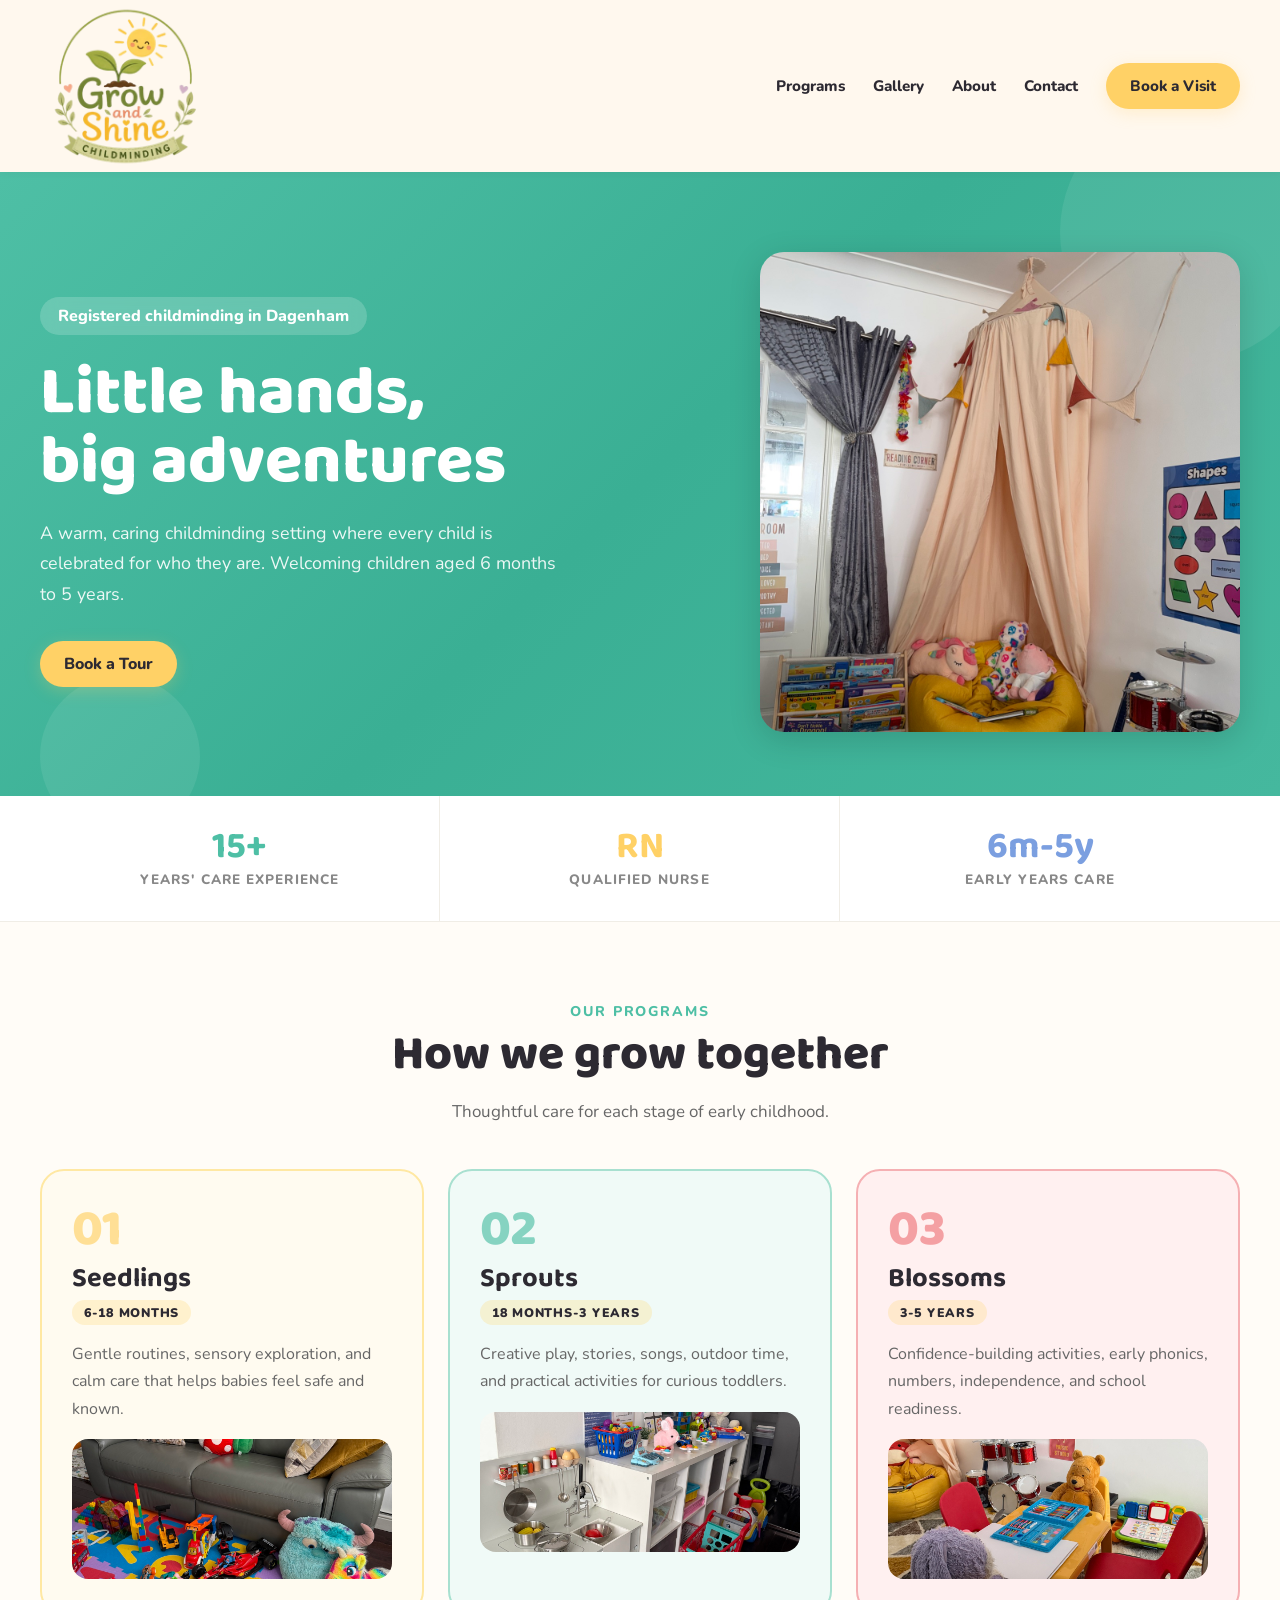
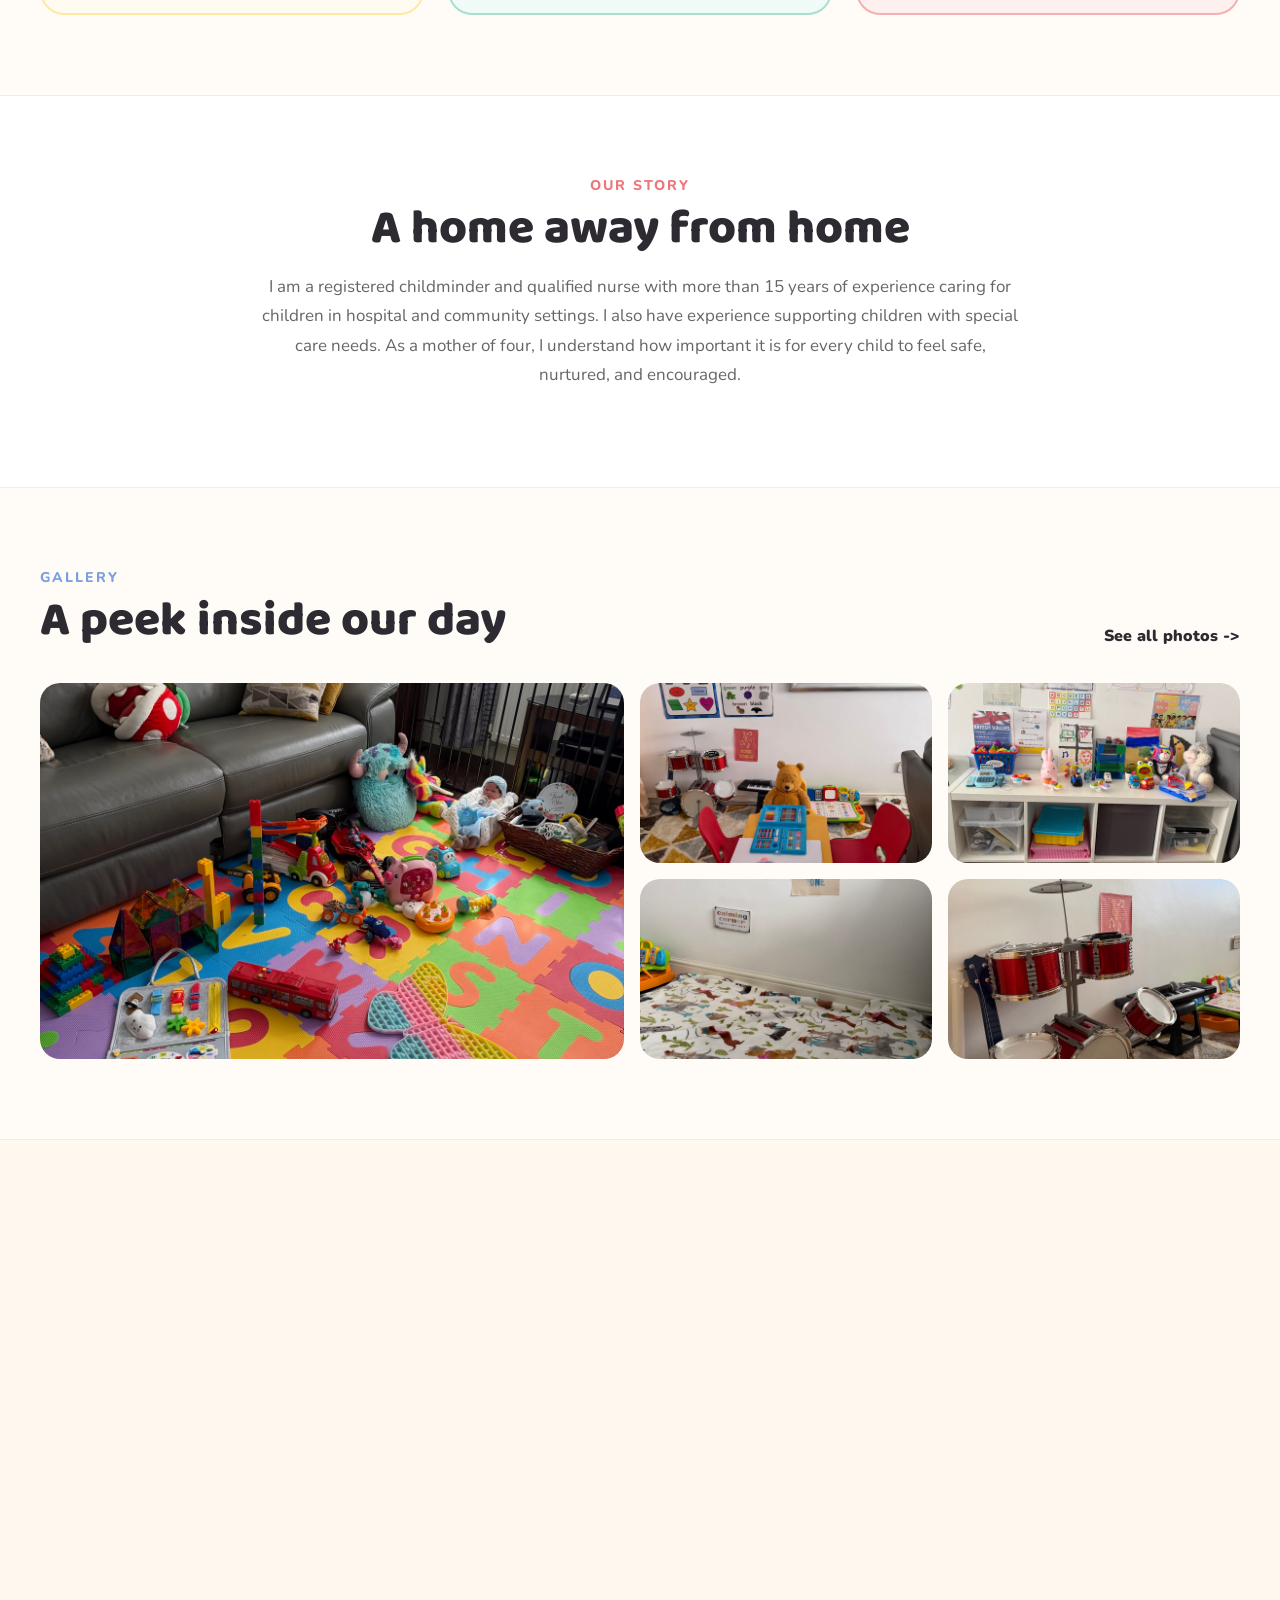
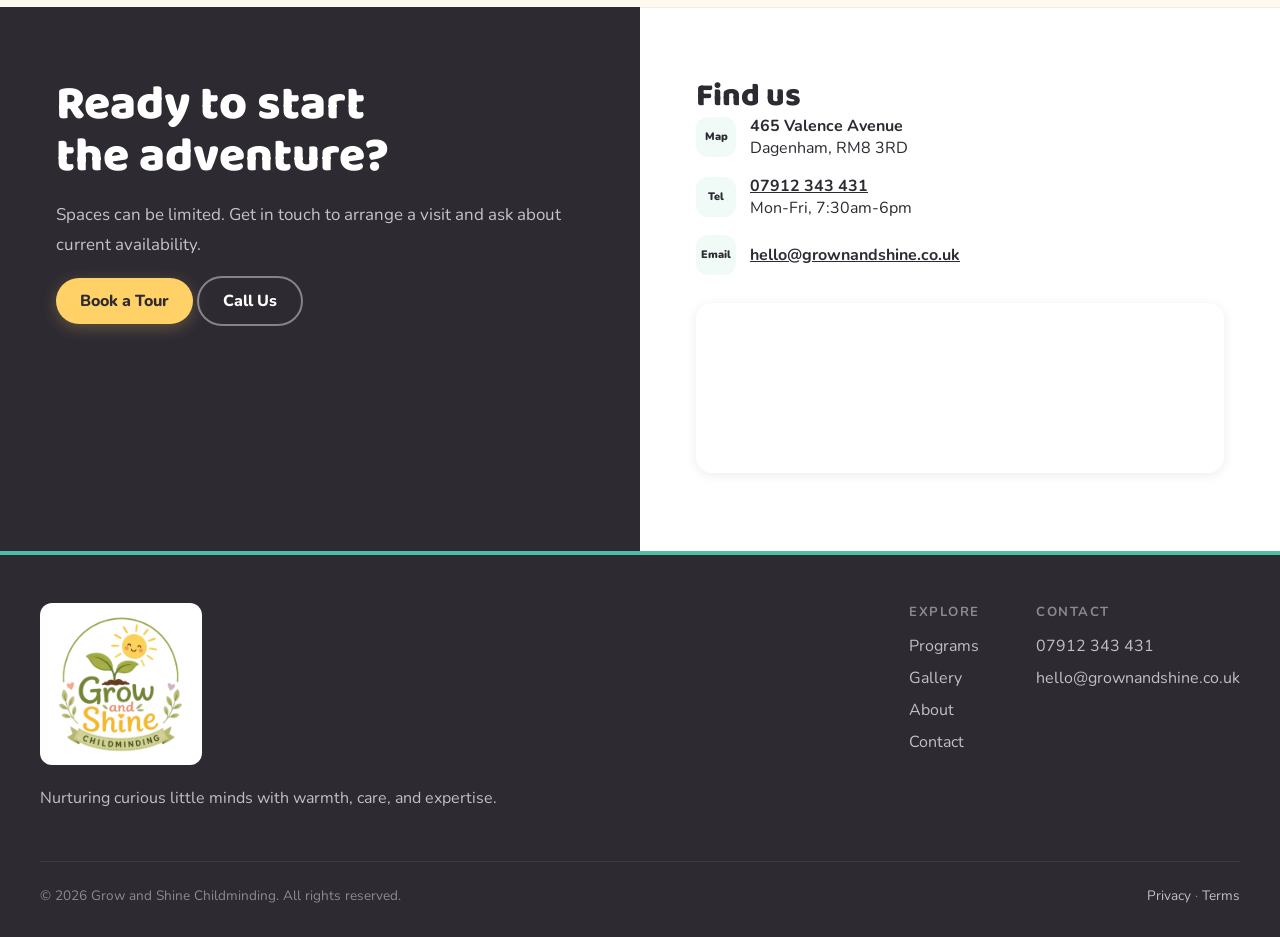
==== index.html @ 5f304ada "feat: init beautys website" ====
<!doctype html>
<html lang="en-GB">
<head>
  <meta charset="utf-8">
  <meta name="viewport" content="width=device-width, initial-scale=1">
  <title>Grow and Shine Childminding | Dagenham Childcare</title>
  <meta name="description" content="Warm, nurturing childminding in Dagenham for children aged 6 months to 5 years. Book a visit with Grow and Shine Childminding.">
  <meta property="og:title" content="Grow and Shine Childminding">
  <meta property="og:description" content="A caring Dagenham childminding setting for little hands and big adventures.">
  <meta property="og:type" content="website">
  <meta property="og:image" content="images/optimized/hero-main.jpg">
  <link rel="canonical" href="./">
  <link rel="preconnect" href="https://fonts.googleapis.com">
  <link rel="preconnect" href="https://fonts.gstatic.com" crossorigin>
  <link href="https://fonts.googleapis.com/css2?family=Baloo+2:wght@600;700;800&family=Nunito:wght@400;600;700;800;900&display=swap" rel="stylesheet">
  <link rel="stylesheet" href="styles.css">
  <script type="application/ld+json">{"@context":"https://schema.org","@type":"ChildCare","name":"Grow and Shine Childminding","address":{"@type":"PostalAddress","streetAddress":"465 Valence Avenue","addressLocality":"Dagenham","postalCode":"RM8 3RD","addressCountry":"GB"},"telephone":"+447912343431","email":"hello@grownandshine.co.uk","openingHours":"Mo-Fr 07:30-18:00","url":"./"}</script>
</head>
<body>
  <header class="nav">
    <div class="container nav-inner">
      <a class="logo" href="index.html" aria-label="Grow and Shine Childminding home"><img src="images/optimized/logo.png" alt="Grow and Shine Childminding"></a>
      <button class="menu-toggle" type="button" data-menu-toggle aria-expanded="false" aria-controls="primary-navigation">Menu</button>
      <nav class="nav-links" id="primary-navigation" data-nav-links aria-label="Primary navigation">
        <a href="#programs">Programs</a>
        <a href="gallery.html">Gallery</a>
        <a href="#about">About</a>
        <a href="#contact">Contact</a>
        <a class="button" href="mailto:hello@grownandshine.co.uk?subject=Nursery%20Tour">Book a Visit</a>
      </nav>
    </div>
  </header>

  <main>
    <section class="hero">
      <div class="container hero-grid">
        <div data-animate>
          <span class="badge">Registered childminding in Dagenham</span>
          <h1>Little hands,<br>big adventures</h1>
          <p>A warm, caring childminding setting where every child is celebrated for who they are. Welcoming children aged 6 months to 5 years.</p>
          <a class="button" href="mailto:hello@grownandshine.co.uk?subject=Nursery%20Tour">Book a Tour</a>
        </div>
        <div class="hero-card" data-animate>
          <img src="images/optimized/hero-main.jpg" width="960" height="960" alt="Bright and welcoming play space at Grow and Shine Childminding" fetchpriority="high">
        </div>
      </div>
    </section>

    <section class="trust" aria-label="Key facts">
      <div class="container trust-grid">
        <div class="trust-item"><strong style="color: var(--teal)">15+</strong><span>Years' care experience</span></div>
        <div class="trust-item"><strong style="color: var(--yellow)">RN</strong><span>Qualified nurse</span></div>
        <div class="trust-item"><strong style="color: var(--blue)">6m-5y</strong><span>Early years care</span></div>
      </div>
    </section>

    <section class="section" id="programs">
      <div class="container">
        <div class="center" data-animate>
          <p class="eyebrow">Our Programs</p>
          <h2 class="title">How we grow together</h2>
          <p class="lead">Thoughtful care for each stage of early childhood.</p>
        </div>
        <div class="cards">
          <article class="program seedlings" data-animate>
            <div class="program-number" style="color: var(--yellow)">01</div>
            <h3>Seedlings</h3>
            <span class="age">6-18 months</span>
            <p>Gentle routines, sensory exploration, and calm care that helps babies feel safe and known.</p>
            <img loading="lazy" src="images/optimized/program-baby.jpg" width="600" height="420" alt="Baby area with soft toys and early years resources">
          </article>
          <article class="program sprouts" data-animate>
            <div class="program-number" style="color: var(--teal)">02</div>
            <h3>Sprouts</h3>
            <span class="age">18 months-3 years</span>
            <p>Creative play, stories, songs, outdoor time, and practical activities for curious toddlers.</p>
            <img loading="lazy" src="images/optimized/program-toddler.jpg" width="600" height="420" alt="Toddler play area with pretend kitchen resources">
          </article>
          <article class="program blossoms" data-animate>
            <div class="program-number" style="color: var(--coral)">03</div>
            <h3>Blossoms</h3>
            <span class="age">3-5 years</span>
            <p>Confidence-building activities, early phonics, numbers, independence, and school readiness.</p>
            <img loading="lazy" src="images/optimized/program-preschool.jpg" width="600" height="420" alt="Preschool creative learning area">
          </article>
        </div>
      </div>
    </section>

    <section class="section story" id="about">
      <div class="container center" data-animate>
        <p class="eyebrow" style="color: var(--coral)">Our Story</p>
        <h2 class="title">A home away from home</h2>
        <p class="lead">I am a registered childminder and qualified nurse with more than 15 years of experience caring for children in hospital and community settings. I also have experience supporting children with special care needs. As a mother of four, I understand how important it is for every child to feel safe, nurtured, and encouraged.</p>
      </div>
    </section>

    <section class="section">
      <div class="container">
        <div class="gallery-head" data-animate>
          <div><p class="eyebrow" style="color: var(--blue)">Gallery</p><h2 class="title">A peek inside our day</h2></div>
          <a class="text-link" href="gallery.html">See all photos -></a>
        </div>
        <div class="gallery-grid" data-animate>
          <a href="gallery.html"><img loading="lazy" src="images/optimized/gallery-feature.jpg" alt="Children's play and learning space"></a>
          <a href="gallery.html"><img loading="lazy" src="images/optimized/gallery-art.jpg" alt="Art and craft materials"></a>
          <a href="gallery.html"><img loading="lazy" src="images/optimized/gallery-play.jpg" alt="Indoor play resources"></a>
          <a href="gallery.html"><img loading="lazy" src="images/optimized/gallery-sleep.jpg" alt="Calm rest area"></a>
          <a href="gallery.html"><img loading="lazy" src="images/optimized/gallery-music.jpg" alt="Music and sensory play corner"></a>
        </div>
      </div>
    </section>

    <section class="section assurances">
      <div class="container">
        <div class="center" data-animate><p class="eyebrow">For Parents</p><h2 class="title">Care you can feel confident about</h2></div>
        <div class="assurance-grid">
          <article class="assurance" data-animate><h3>Safe routines</h3><p>Consistent days, clear communication, and a nurturing environment designed for young children.</p></article>
          <article class="assurance" data-animate><h3>Learning through play</h3><p>Activities support language, movement, creativity, independence, and social confidence.</p></article>
          <article class="assurance" data-animate><h3>Family partnership</h3><p>Parents are kept closely involved so each child's care can reflect their needs and personality.</p></article>
        </div>
      </div>
    </section>

    <section class="split" id="contact">
      <div class="split-dark" data-animate>
        <h2 class="title">Ready to start<br>the adventure?</h2>
        <p class="lead">Spaces can be limited. Get in touch to arrange a visit and ask about current availability.</p>
        <p><a class="button" href="mailto:hello@grownandshine.co.uk?subject=Nursery%20Tour">Book a Tour</a> <a class="button secondary" href="tel:+447912343431">Call Us</a></p>
      </div>
      <div class="split-light" data-animate>
        <h2 class="title" style="font-size: 2rem">Find us</h2>
        <ul class="contact-list">
          <li><span class="icon" aria-hidden="true">Map</span><span><strong>465 Valence Avenue</strong><br>Dagenham, RM8 3RD</span></li>
          <li><span class="icon" aria-hidden="true">Tel</span><span><a href="tel:+447912343431"><strong>07912 343 431</strong></a><br>Mon-Fri, 7:30am-6pm</span></li>
          <li><span class="icon" aria-hidden="true">Email</span><a href="mailto:hello@grownandshine.co.uk"><strong>hello@grownandshine.co.uk</strong></a></li>
        </ul>
        <iframe class="map" title="Map showing 465 Valence Avenue, Dagenham" src="https://maps.google.com/maps?q=465+Valence+Avenue,+Dagenham,+RM8+3RD&output=embed&z=15" loading="lazy" referrerpolicy="no-referrer-when-downgrade"></iframe>
      </div>
    </section>
  </main>

  <footer class="footer">
    <div class="container footer-grid">
      <div><a class="footer-logo" href="index.html"><img src="images/optimized/logo.png" alt="Grow and Shine Childminding"></a><p>Nurturing curious little minds with warmth, care, and expertise.</p></div>
      <nav aria-label="Footer explore"><h2>Explore</h2><ul><li><a href="#programs">Programs</a></li><li><a href="gallery.html">Gallery</a></li><li><a href="#about">About</a></li><li><a href="#contact">Contact</a></li></ul></nav>
      <nav aria-label="Footer contact"><h2>Contact</h2><ul><li><a href="tel:+447912343431">07912 343 431</a></li><li><a href="mailto:hello@grownandshine.co.uk">hello@grownandshine.co.uk</a></li></ul></nav>
    </div>
    <div class="container footer-bottom"><span>&copy; 2026 Grow and Shine Childminding. All rights reserved.</span><span><a href="privacy.html">Privacy</a> &middot; <a href="terms.html">Terms</a></span></div>
  </footer>
  <script src="site.js" defer></script>
</body>
</html>
---- styles.css ----
:root {
  --teal: #4ebfa5;
  --teal-dark: #3aaf94;
  --yellow: #ffd166;
  --coral: #ef767a;
  --blue: #7b9fe0;
  --dark: #2d2a32;
  --cream: #fffcf7;
  --warm: #fff8ee;
  --line: #f0ede6;
  --muted: #666;
  --radius: 24px;
  font-family: Nunito, system-ui, -apple-system, BlinkMacSystemFont, "Segoe UI", sans-serif;
  color: var(--dark);
  background: var(--cream);
}

* { box-sizing: border-box; }
html { scroll-behavior: smooth; }
body { margin: 0; background: var(--cream); }
body.menu-open, body.lightbox-open { overflow: hidden; }
img { max-width: 100%; display: block; }
a { color: inherit; }
:focus-visible { outline: 3px solid var(--blue); outline-offset: 4px; }

.container { width: min(1200px, calc(100% - 40px)); margin: 0 auto; }
.section { padding: 80px 0; }
.eyebrow { margin: 0 0 8px; color: var(--teal); font-size: 0.88rem; font-weight: 800; letter-spacing: 0.14em; text-transform: uppercase; }
.title { margin: 0; font-family: "Baloo 2", cursive; font-size: clamp(2.15rem, 4vw, 3rem); line-height: 1.08; font-weight: 800; }
.lead { color: var(--muted); font-size: 1.06rem; line-height: 1.75; }
.button { display: inline-flex; align-items: center; justify-content: center; min-height: 46px; padding: 12px 24px; border-radius: 999px; border: 0; background: var(--yellow); color: var(--dark); font-weight: 800; text-decoration: none; box-shadow: 0 4px 16px rgba(255, 209, 102, 0.25); transition: transform 0.2s ease, box-shadow 0.2s ease; }
.button:hover { transform: translateY(-2px); box-shadow: 0 8px 24px rgba(255, 209, 102, 0.35); }
.button.secondary { background: transparent; color: #fff; border: 2px solid rgba(255,255,255,0.42); box-shadow: none; }

.nav { position: sticky; top: 0; z-index: 50; background: var(--warm); box-shadow: 0 1px 8px rgba(0,0,0,0.04); }
.nav-inner { display: flex; align-items: center; justify-content: space-between; min-height: 88px; }
.logo img { width: 172px; height: auto; }
.nav-links { display: flex; align-items: center; gap: 28px; }
.nav-links a { font-size: 0.95rem; font-weight: 800; text-decoration: none; }
.nav-links a:not(.button):hover, .nav-links .active { color: var(--teal-dark); }
.menu-toggle { display: none; border: 0; background: transparent; color: var(--dark); font: inherit; font-weight: 800; }

.hero { position: relative; overflow: hidden; padding: 80px 0 64px; background: linear-gradient(135deg, var(--teal) 0%, var(--teal-dark) 50%, #45b89e 100%); color: #fff; }
.hero::before, .hero::after { content: ""; position: absolute; border-radius: 50%; background: rgba(255,255,255,0.08); animation: float 8s ease-in-out infinite; }
.hero::before { width: 260px; height: 260px; top: -70px; right: -40px; }
.hero::after { width: 160px; height: 160px; bottom: -40px; left: 40px; animation-delay: 1s; }
.hero-grid { position: relative; z-index: 1; display: grid; grid-template-columns: minmax(0, 1fr) 480px; gap: 56px; align-items: center; }
.badge { display: inline-flex; margin-bottom: 24px; padding: 8px 18px; border-radius: 999px; background: rgba(255,255,255,0.18); font-weight: 800; backdrop-filter: blur(8px); }
.hero h1 { margin: 0 0 20px; font-family: "Baloo 2", cursive; font-size: clamp(2.5rem, 6vw, 4.25rem); line-height: 1.02; font-weight: 800; }
.hero p { max-width: 520px; margin: 0 0 32px; color: rgba(255,255,255,0.9); font-size: 1.12rem; line-height: 1.7; }
.hero-card { position: relative; border-radius: var(--radius); overflow: hidden; box-shadow: 0 8px 32px rgba(0,0,0,0.15); }
.hero-card img { width: 100%; height: 480px; object-fit: cover; }

.trust { background: #fff; border-bottom: 1px solid var(--line); }
.trust-grid { display: grid; grid-template-columns: repeat(3, 1fr); }
.trust-item { padding: 32px 20px; text-align: center; border-right: 1px solid var(--line); }
.trust-item:last-child { border-right: 0; }
.trust strong { display: block; font-family: "Baloo 2", cursive; font-size: 2.35rem; line-height: 1; }
.trust span { display: block; margin-top: 4px; color: #888; font-size: 0.85rem; font-weight: 800; letter-spacing: 0.08em; text-transform: uppercase; }

.center { text-align: center; }
.cards { display: grid; grid-template-columns: repeat(3, 1fr); gap: 24px; margin-top: 42px; }
.program { padding: 34px 30px; border: 2px solid; border-radius: var(--radius); transition: transform 0.25s ease, box-shadow 0.25s ease; }
.program:hover { transform: translateY(-6px); }
.program.seedlings { background: #fffbf0; border-color: #ffe8a3; }
.program.sprouts { background: #f0faf7; border-color: #a8e0d0; }
.program.blossoms { background: #fff0f0; border-color: #f5b0b3; }
.program-number { font-family: "Baloo 2", cursive; font-size: 3.2rem; font-weight: 800; line-height: 1; opacity: 0.65; }
.program h3 { margin: 8px 0 6px; font-family: "Baloo 2", cursive; font-size: 1.7rem; line-height: 1.1; }
.age { display: inline-block; padding: 4px 12px; border-radius: 999px; background: rgba(255,209,102,0.25); font-size: 0.78rem; font-weight: 900; letter-spacing: 0.06em; text-transform: uppercase; }
.program p { color: var(--muted); line-height: 1.7; }
.program img { width: 100%; height: 140px; object-fit: cover; border-radius: 16px; }

.story { background: #fff; border-block: 1px solid var(--line); }
.story .container { max-width: 760px; }
.gallery-head { display: flex; align-items: end; justify-content: space-between; gap: 24px; margin-bottom: 36px; }
.text-link { color: var(--dark); font-weight: 900; text-decoration: none; }
.text-link:hover { color: var(--teal-dark); }
.gallery-grid { display: grid; grid-template-columns: 2fr 1fr 1fr; grid-template-rows: 180px 180px; gap: 16px; }
.gallery-grid a:first-child { grid-row: span 2; }
.gallery-grid img, .masonry img { width: 100%; height: 100%; object-fit: cover; border-radius: 20px; }

.assurances { background: var(--warm); border-top: 1px solid var(--line); }
.assurance-grid { display: grid; grid-template-columns: repeat(3, 1fr); gap: 24px; margin-top: 40px; }
.assurance { padding: 30px; border-radius: 20px; background: #fff; box-shadow: 0 2px 16px rgba(0,0,0,0.04); }
.assurance h3 { margin: 0 0 10px; font-family: "Baloo 2", cursive; font-size: 1.45rem; }
.assurance p { margin: 0; color: var(--muted); line-height: 1.7; }

.split { display: grid; grid-template-columns: 1fr 1fr; }
.split-dark, .split-light { padding: 72px 56px; }
.split-dark { background: var(--dark); color: #fff; }
.split-dark p { color: rgba(255,255,255,0.72); }
.split-light { background: #fff; border-top: 1px solid var(--line); }
.contact-list { display: grid; gap: 16px; margin: 0 0 28px; padding: 0; list-style: none; }
.contact-list li { display: flex; gap: 14px; align-items: center; }
.icon { display: inline-grid; place-items: center; flex: 0 0 40px; width: 40px; height: 40px; border-radius: 12px; background: #f0faf7; font-size: 0.68rem; font-weight: 900; }
.map { width: 100%; height: 170px; border: 0; border-radius: 16px; box-shadow: 0 2px 12px rgba(0,0,0,0.08); }

.gallery-hero { text-align: center; }
.gallery-hero .container { max-width: 760px; }
.masonry { columns: 3 260px; column-gap: 16px; }
.masonry button { display: block; width: 100%; margin: 0 0 16px; padding: 0; border: 0; background: transparent; break-inside: avoid; cursor: pointer; }
.masonry img { height: auto; transition: transform 0.25s ease, box-shadow 0.25s ease; }
.masonry button:hover img { transform: scale(1.015); box-shadow: 0 12px 40px rgba(0,0,0,0.18); }
.lightbox { position: fixed; inset: 0; z-index: 100; display: none; align-items: center; justify-content: center; padding: 24px; background: rgba(0,0,0,0.88); }
.lightbox.open { display: flex; }
.lightbox img { max-width: min(1100px, 90vw); max-height: 86vh; border-radius: 12px; object-fit: contain; }
.lightbox-close { position: absolute; top: 18px; right: 24px; width: 48px; height: 48px; border: 0; border-radius: 999px; background: rgba(255,255,255,0.12); color: #fff; font-size: 1.8rem; cursor: pointer; }

.footer { background: var(--dark); color: #fff; border-top: 4px solid var(--teal); padding: 48px 0 32px; }
.footer-grid { display: grid; grid-template-columns: 1fr auto auto; gap: 56px; align-items: start; }
.footer-logo { display: inline-block; padding: 6px; border-radius: 12px; background: #fff; }
.footer-logo img { width: 150px; }
.footer p, .footer a { color: rgba(255,255,255,0.7); }
.footer h2 { margin: 0 0 14px; color: rgba(255,255,255,0.45); font-size: 0.82rem; letter-spacing: 0.12em; text-transform: uppercase; }
.footer ul { display: grid; gap: 10px; margin: 0; padding: 0; list-style: none; }
.footer a { text-decoration: none; }
.footer a:hover { color: var(--yellow); }
.footer-bottom { display: flex; justify-content: space-between; gap: 20px; margin-top: 36px; padding-top: 24px; border-top: 1px solid rgba(255,255,255,0.08); color: rgba(255,255,255,0.45); font-size: 0.85rem; }

.content-page { max-width: 840px; padding: 64px 0; }
.content-page h1, .content-page h2 { font-family: "Baloo 2", cursive; }
.content-page p, .content-page li { color: var(--muted); line-height: 1.75; }

[data-animate] { opacity: 0; transform: translateY(24px); transition: opacity 0.65s ease, transform 0.65s ease; }
[data-animate].is-visible { opacity: 1; transform: none; }
@keyframes float { 50% { transform: translateY(-12px); } }

@media (prefers-reduced-motion: reduce) {
  *, *::before, *::after { scroll-behavior: auto !important; animation: none !important; transition: none !important; }
  [data-animate] { opacity: 1; transform: none; }
}

@media (max-width: 820px) {
  .container { width: min(100% - 40px, 1200px); }
  .section { padding: 52px 0; }
  .nav-inner { min-height: 76px; }
  .logo img { width: 140px; }
  .menu-toggle { display: inline-flex; }
  .nav-links { position: fixed; inset: 76px 0 auto; display: none; flex-direction: column; align-items: stretch; gap: 0; padding: 18px 20px 24px; background: var(--warm); box-shadow: 0 12px 24px rgba(0,0,0,0.08); }
  .nav-links.open { display: flex; }
  .nav-links a { padding: 14px 0; }
  .nav-links .button { margin-top: 8px; }
  .hero { padding: 44px 0 36px; }
  .hero-grid { grid-template-columns: 1fr; gap: 28px; }
  .hero-card img { height: 280px; }
  .trust-grid, .cards, .assurance-grid, .split, .footer-grid { grid-template-columns: 1fr; }
  .trust-item { border-right: 0; border-bottom: 1px solid var(--line); }
  .trust-item:last-child { border-bottom: 0; }
  .gallery-head { align-items: start; flex-direction: column; }
  .gallery-grid { grid-template-columns: 1fr 1fr; grid-auto-rows: 150px; grid-template-rows: none; }
  .gallery-grid a:first-child { grid-row: auto; }
  .split-dark, .split-light { padding: 44px 24px; }
  .footer-grid { gap: 28px; }
  .footer-bottom { flex-direction: column; }
}

@media (max-width: 520px) {
  .gallery-grid { grid-template-columns: 1fr; grid-auto-rows: 190px; }
  .hero-card img { height: 240px; }
}
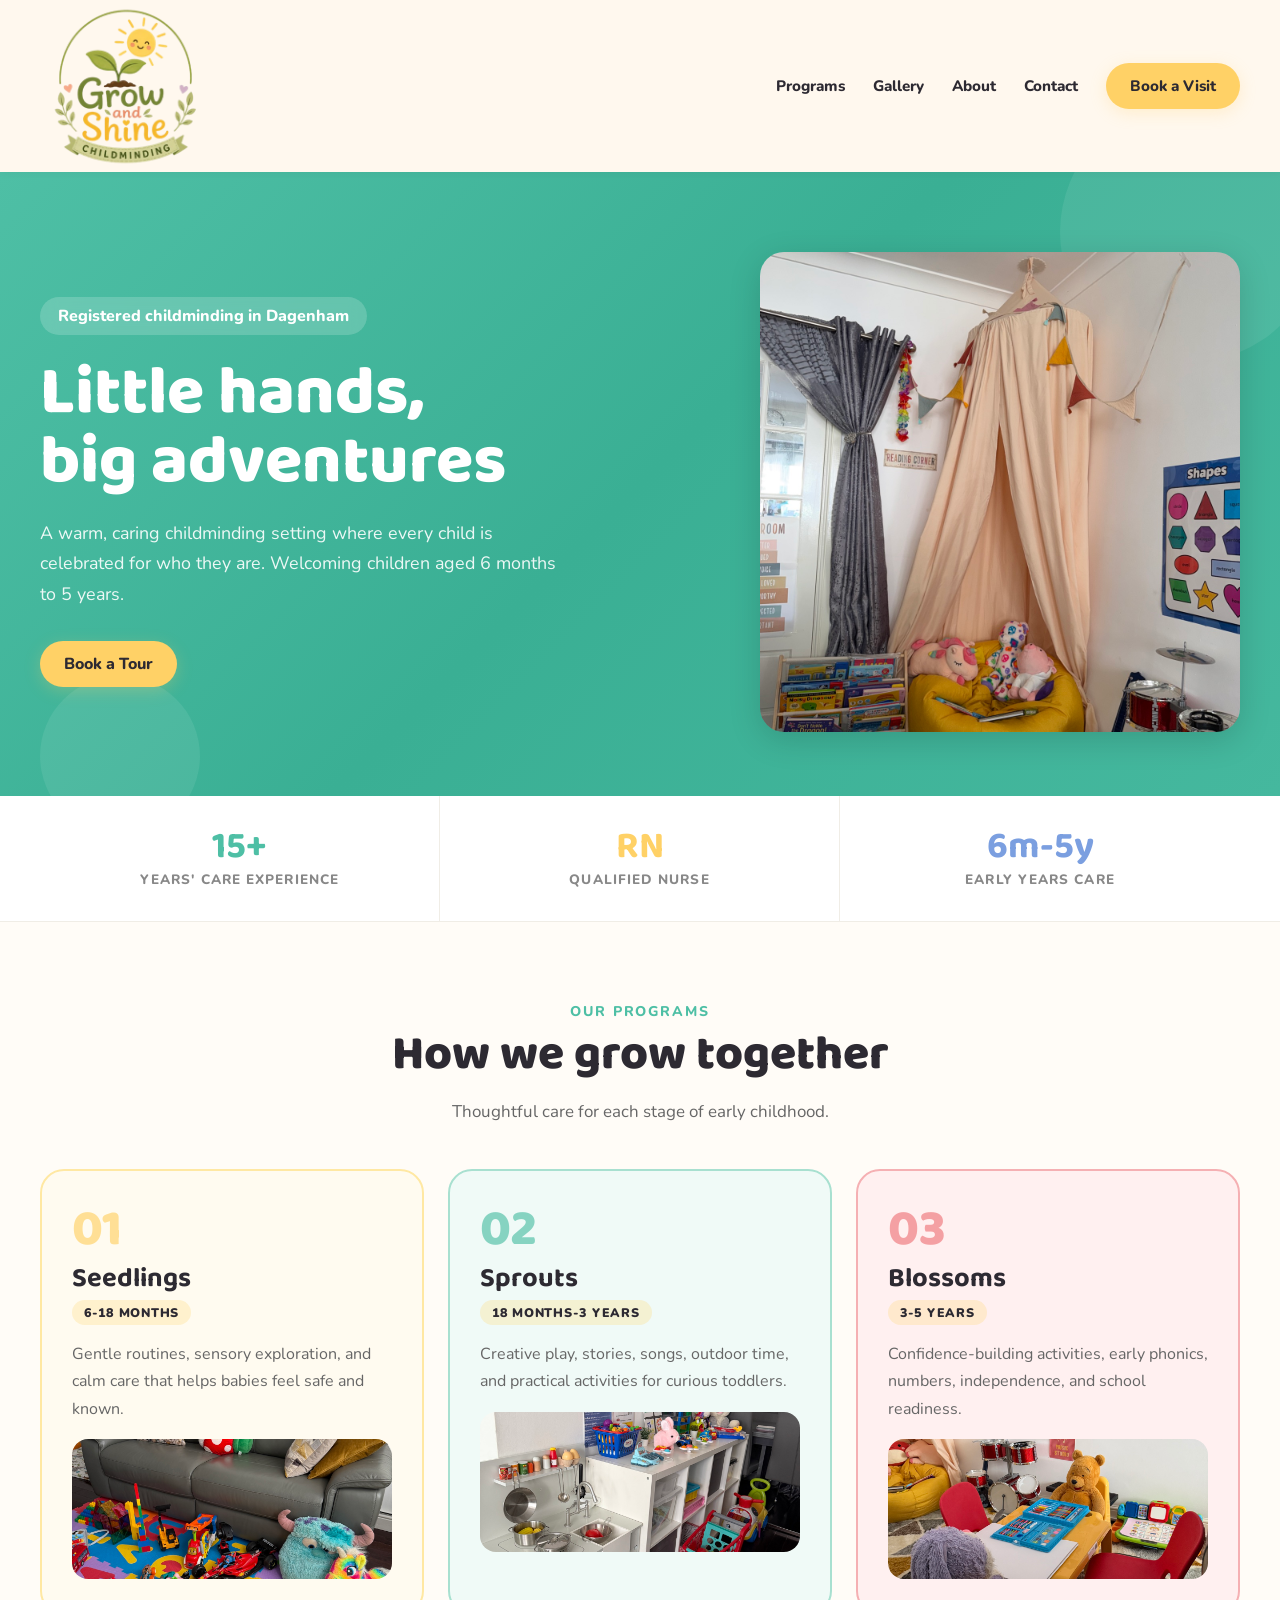
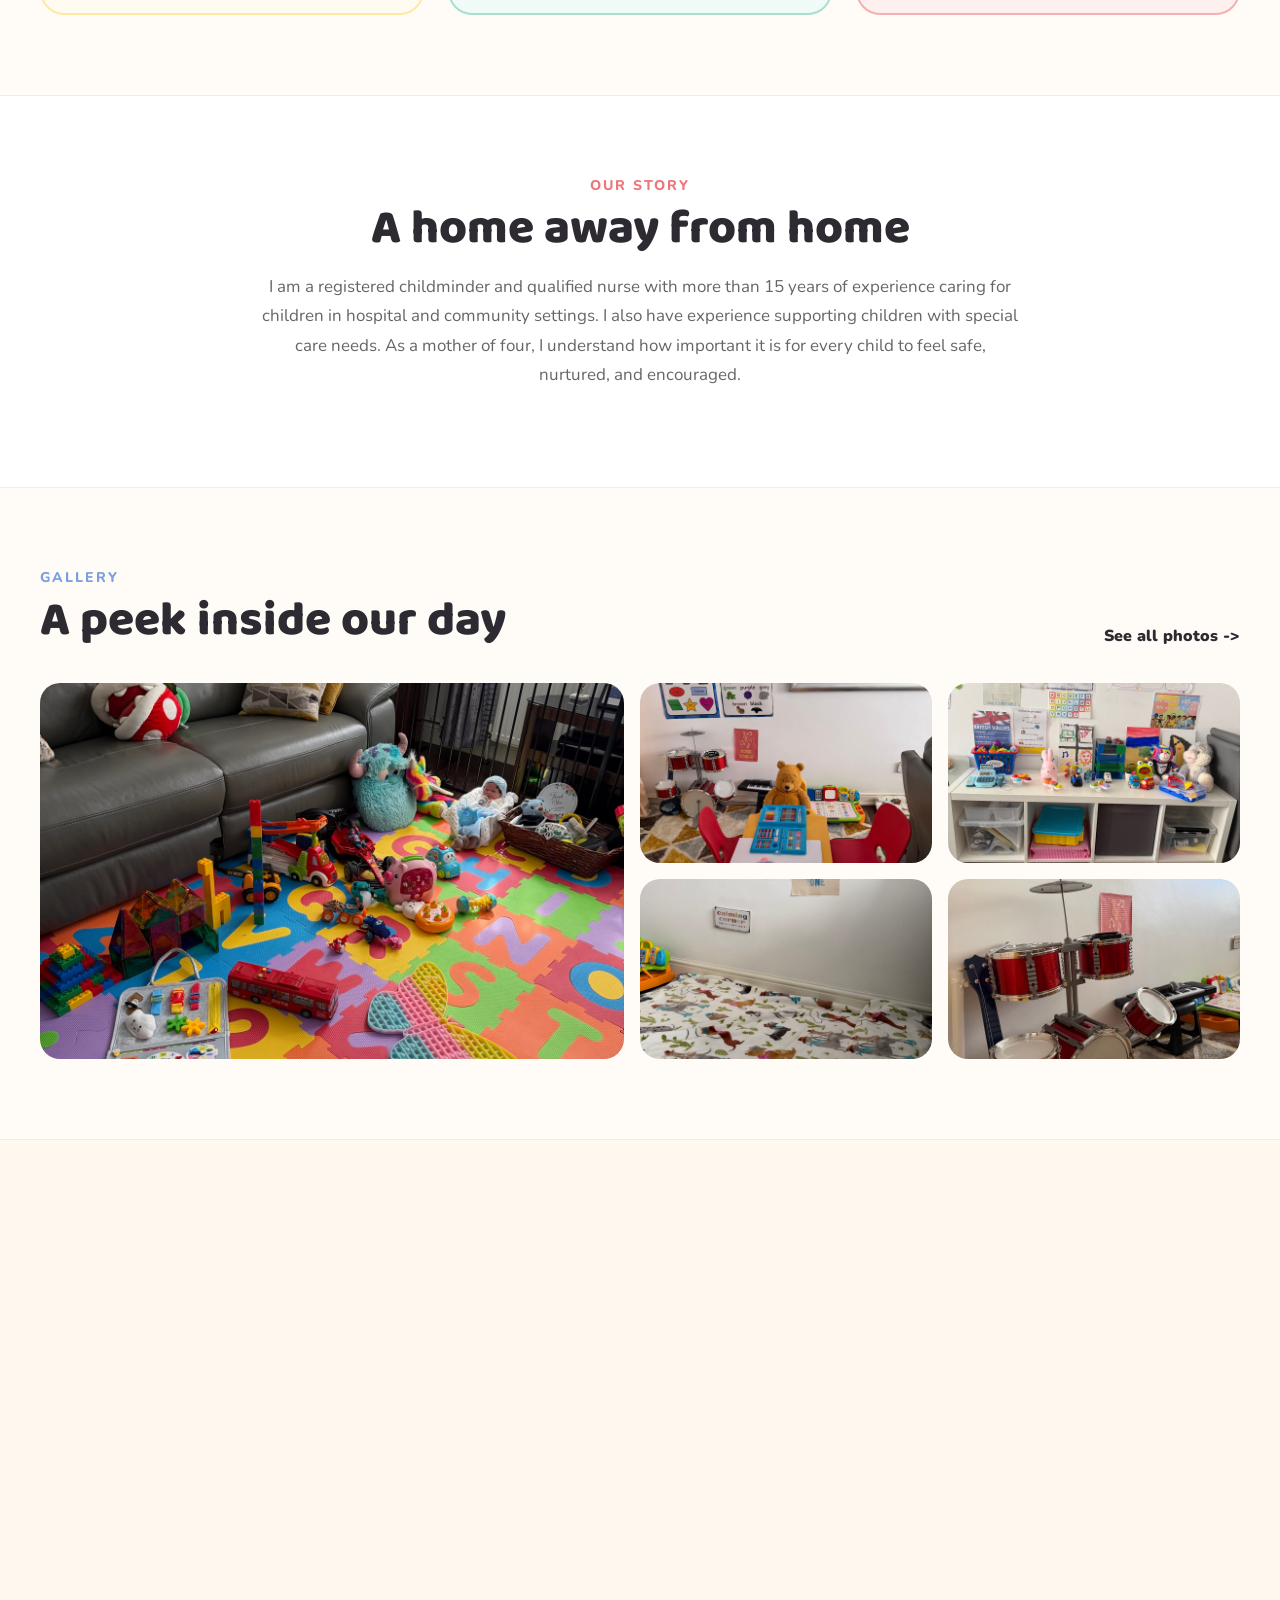
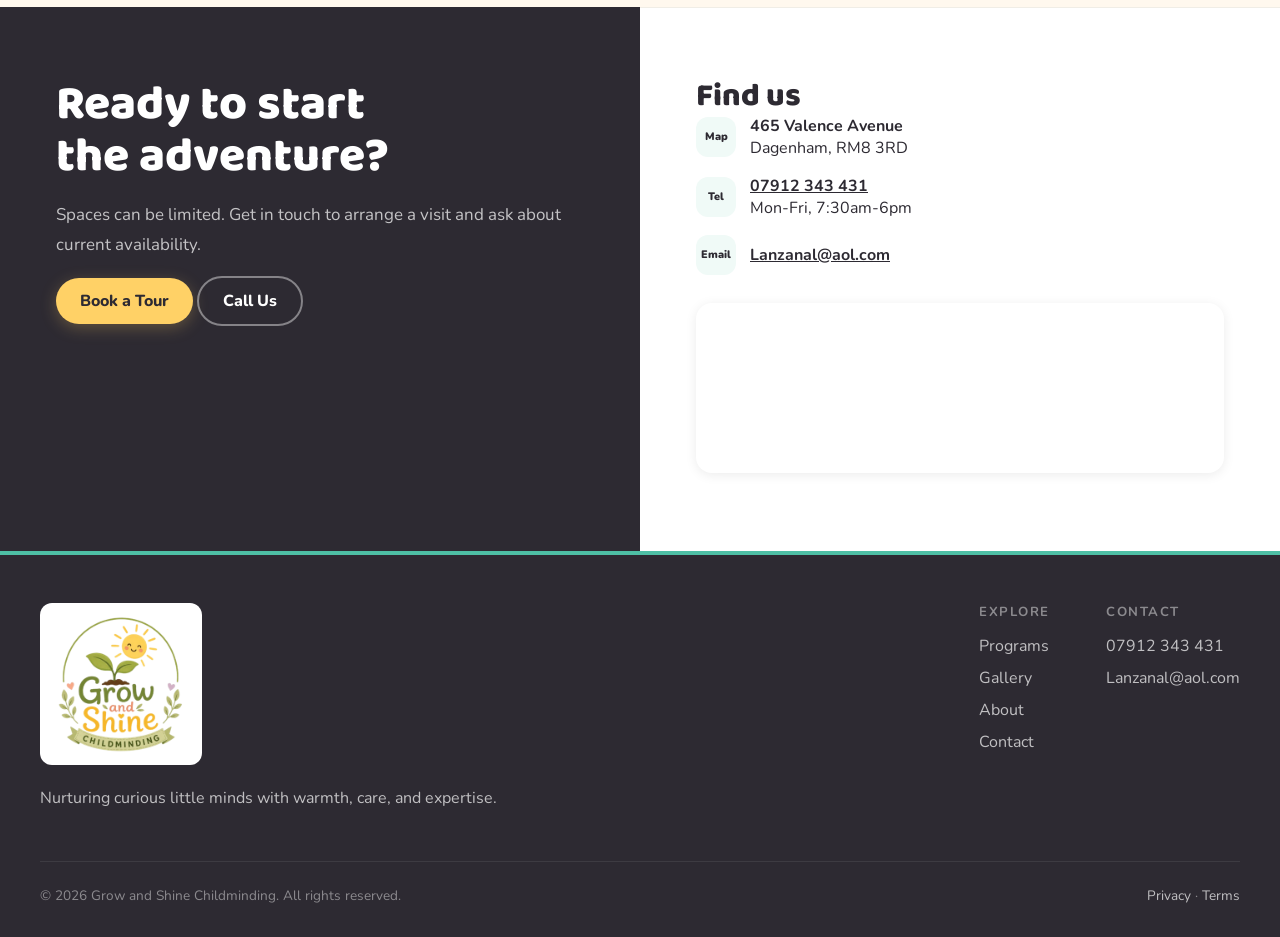
==== commit a1904391: "fix: grown instead of grow now fixed, + email" ====
--- a/index.html
+++ b/index.html
@@ -14,7 +14,7 @@
   <link rel="preconnect" href="https://fonts.gstatic.com" crossorigin>
   <link href="https://fonts.googleapis.com/css2?family=Baloo+2:wght@600;700;800&family=Nunito:wght@400;600;700;800;900&display=swap" rel="stylesheet">
   <link rel="stylesheet" href="styles.css">
-  <script type="application/ld+json">{"@context":"https://schema.org","@type":"ChildCare","name":"Grow and Shine Childminding","address":{"@type":"PostalAddress","streetAddress":"465 Valence Avenue","addressLocality":"Dagenham","postalCode":"RM8 3RD","addressCountry":"GB"},"telephone":"+447912343431","email":"hello@grownandshine.co.uk","openingHours":"Mo-Fr 07:30-18:00","url":"./"}</script>
+  <script type="application/ld+json">{"@context":"https://schema.org","@type":"ChildCare","name":"Grow and Shine Childminding","address":{"@type":"PostalAddress","streetAddress":"465 Valence Avenue","addressLocality":"Dagenham","postalCode":"RM8 3RD","addressCountry":"GB"},"telephone":"+447912343431","email":"Lanzanal@aol.com","openingHours":"Mo-Fr 07:30-18:00","url":"./"}</script>
 </head>
 <body>
   <header class="nav">
@@ -26,7 +26,7 @@
         <a href="gallery.html">Gallery</a>
         <a href="#about">About</a>
         <a href="#contact">Contact</a>
-        <a class="button" href="mailto:hello@grownandshine.co.uk?subject=Nursery%20Tour">Book a Visit</a>
+        <a class="button" href="mailto:Lanzanal@aol.com?subject=Nursery%20Tour">Book a Visit</a>
       </nav>
     </div>
   </header>
@@ -38,7 +38,7 @@
           <span class="badge">Registered childminding in Dagenham</span>
           <h1>Little hands,<br>big adventures</h1>
           <p>A warm, caring childminding setting where every child is celebrated for who they are. Welcoming children aged 6 months to 5 years.</p>
-          <a class="button" href="mailto:hello@grownandshine.co.uk?subject=Nursery%20Tour">Book a Tour</a>
+          <a class="button" href="mailto:Lanzanal@aol.com?subject=Nursery%20Tour">Book a Tour</a>
         </div>
         <div class="hero-card" data-animate>
           <img src="images/optimized/hero-main.jpg" width="960" height="960" alt="Bright and welcoming play space at Grow and Shine Childminding" fetchpriority="high">
@@ -126,14 +126,14 @@
       <div class="split-dark" data-animate>
         <h2 class="title">Ready to start<br>the adventure?</h2>
         <p class="lead">Spaces can be limited. Get in touch to arrange a visit and ask about current availability.</p>
-        <p><a class="button" href="mailto:hello@grownandshine.co.uk?subject=Nursery%20Tour">Book a Tour</a> <a class="button secondary" href="tel:+447912343431">Call Us</a></p>
+        <p><a class="button" href="mailto:Lanzanal@aol.com?subject=Nursery%20Tour">Book a Tour</a> <a class="button secondary" href="tel:+447912343431">Call Us</a></p>
       </div>
       <div class="split-light" data-animate>
         <h2 class="title" style="font-size: 2rem">Find us</h2>
         <ul class="contact-list">
           <li><span class="icon" aria-hidden="true">Map</span><span><strong>465 Valence Avenue</strong><br>Dagenham, RM8 3RD</span></li>
           <li><span class="icon" aria-hidden="true">Tel</span><span><a href="tel:+447912343431"><strong>07912 343 431</strong></a><br>Mon-Fri, 7:30am-6pm</span></li>
-          <li><span class="icon" aria-hidden="true">Email</span><a href="mailto:hello@grownandshine.co.uk"><strong>hello@grownandshine.co.uk</strong></a></li>
+          <li><span class="icon" aria-hidden="true">Email</span><a href="mailto:Lanzanal@aol.com"><strong>Lanzanal@aol.com</strong></a></li>
         </ul>
         <iframe class="map" title="Map showing 465 Valence Avenue, Dagenham" src="https://maps.google.com/maps?q=465+Valence+Avenue,+Dagenham,+RM8+3RD&output=embed&z=15" loading="lazy" referrerpolicy="no-referrer-when-downgrade"></iframe>
       </div>
@@ -144,7 +144,7 @@
     <div class="container footer-grid">
       <div><a class="footer-logo" href="index.html"><img src="images/optimized/logo.png" alt="Grow and Shine Childminding"></a><p>Nurturing curious little minds with warmth, care, and expertise.</p></div>
       <nav aria-label="Footer explore"><h2>Explore</h2><ul><li><a href="#programs">Programs</a></li><li><a href="gallery.html">Gallery</a></li><li><a href="#about">About</a></li><li><a href="#contact">Contact</a></li></ul></nav>
-      <nav aria-label="Footer contact"><h2>Contact</h2><ul><li><a href="tel:+447912343431">07912 343 431</a></li><li><a href="mailto:hello@grownandshine.co.uk">hello@grownandshine.co.uk</a></li></ul></nav>
+      <nav aria-label="Footer contact"><h2>Contact</h2><ul><li><a href="tel:+447912343431">07912 343 431</a></li><li><a href="mailto:Lanzanal@aol.com">Lanzanal@aol.com</a></li></ul></nav>
     </div>
     <div class="container footer-bottom"><span>&copy; 2026 Grow and Shine Childminding. All rights reserved.</span><span><a href="privacy.html">Privacy</a> &middot; <a href="terms.html">Terms</a></span></div>
   </footer>
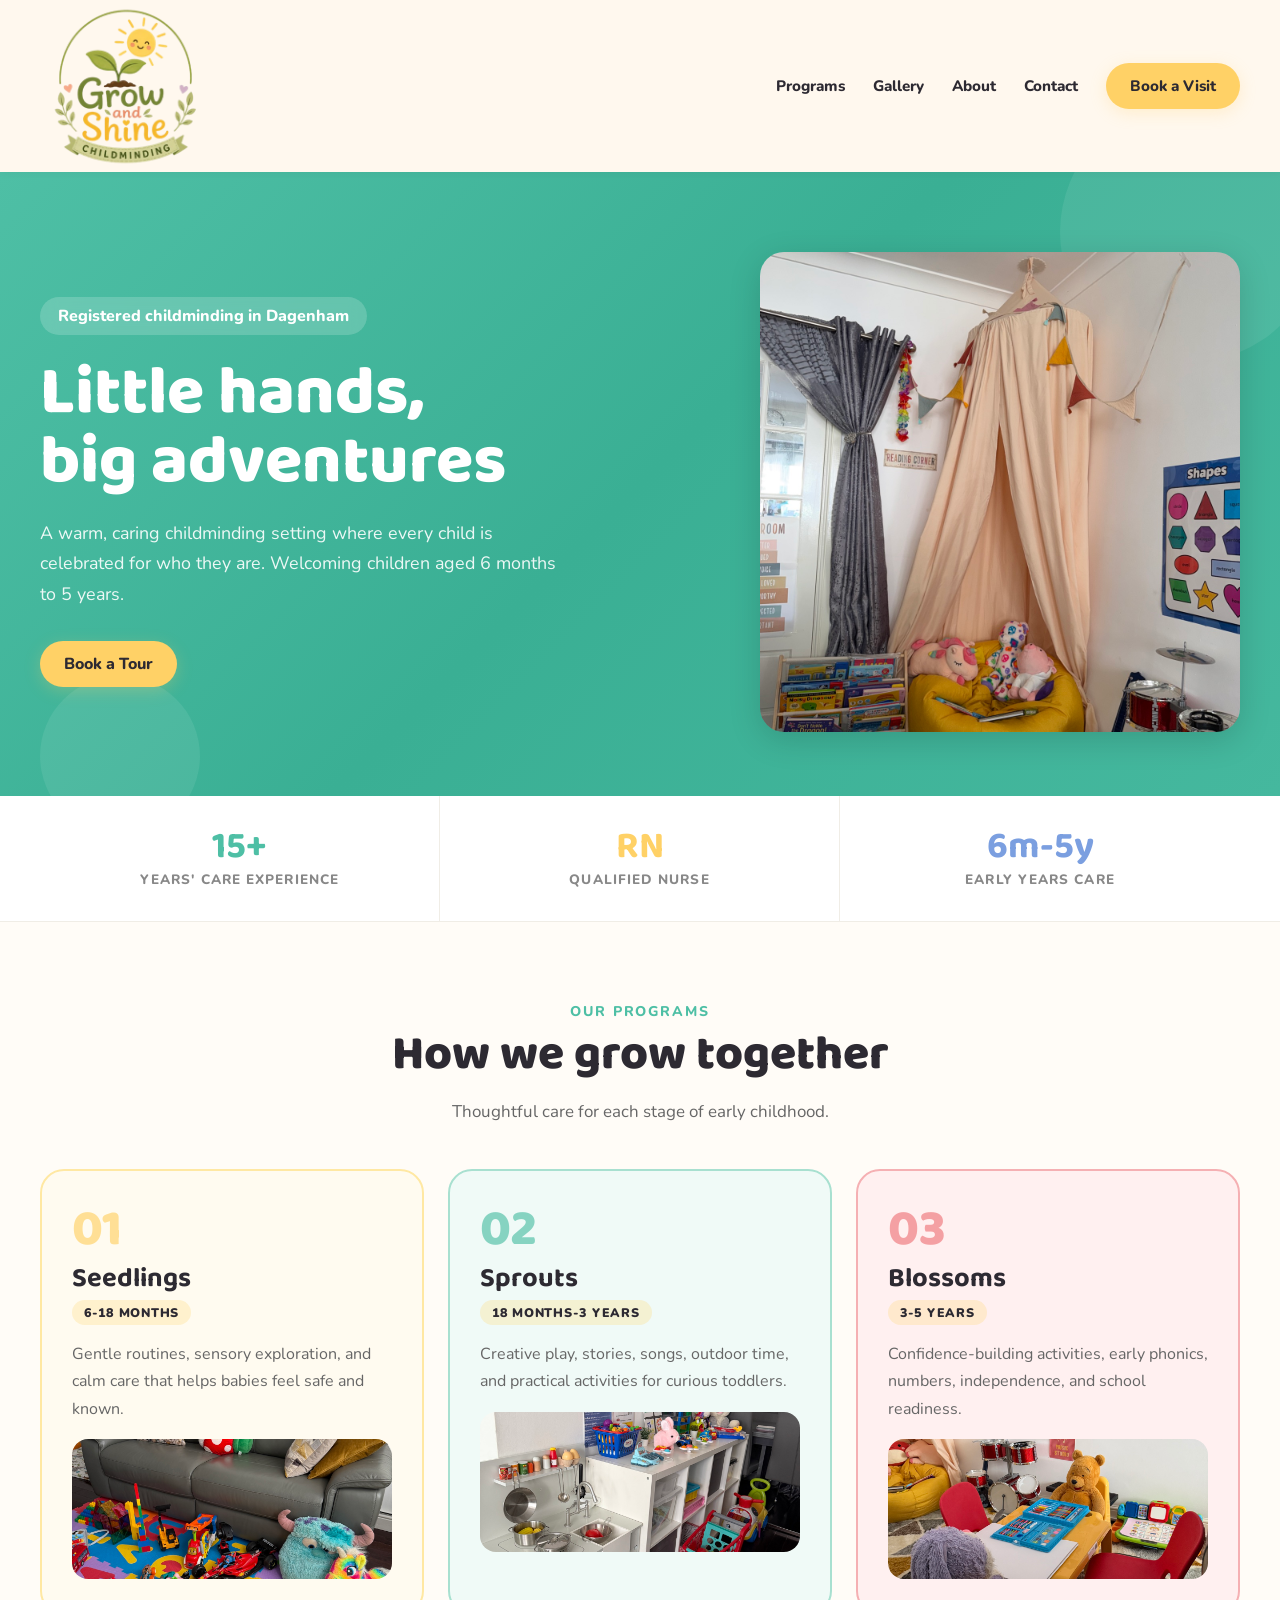
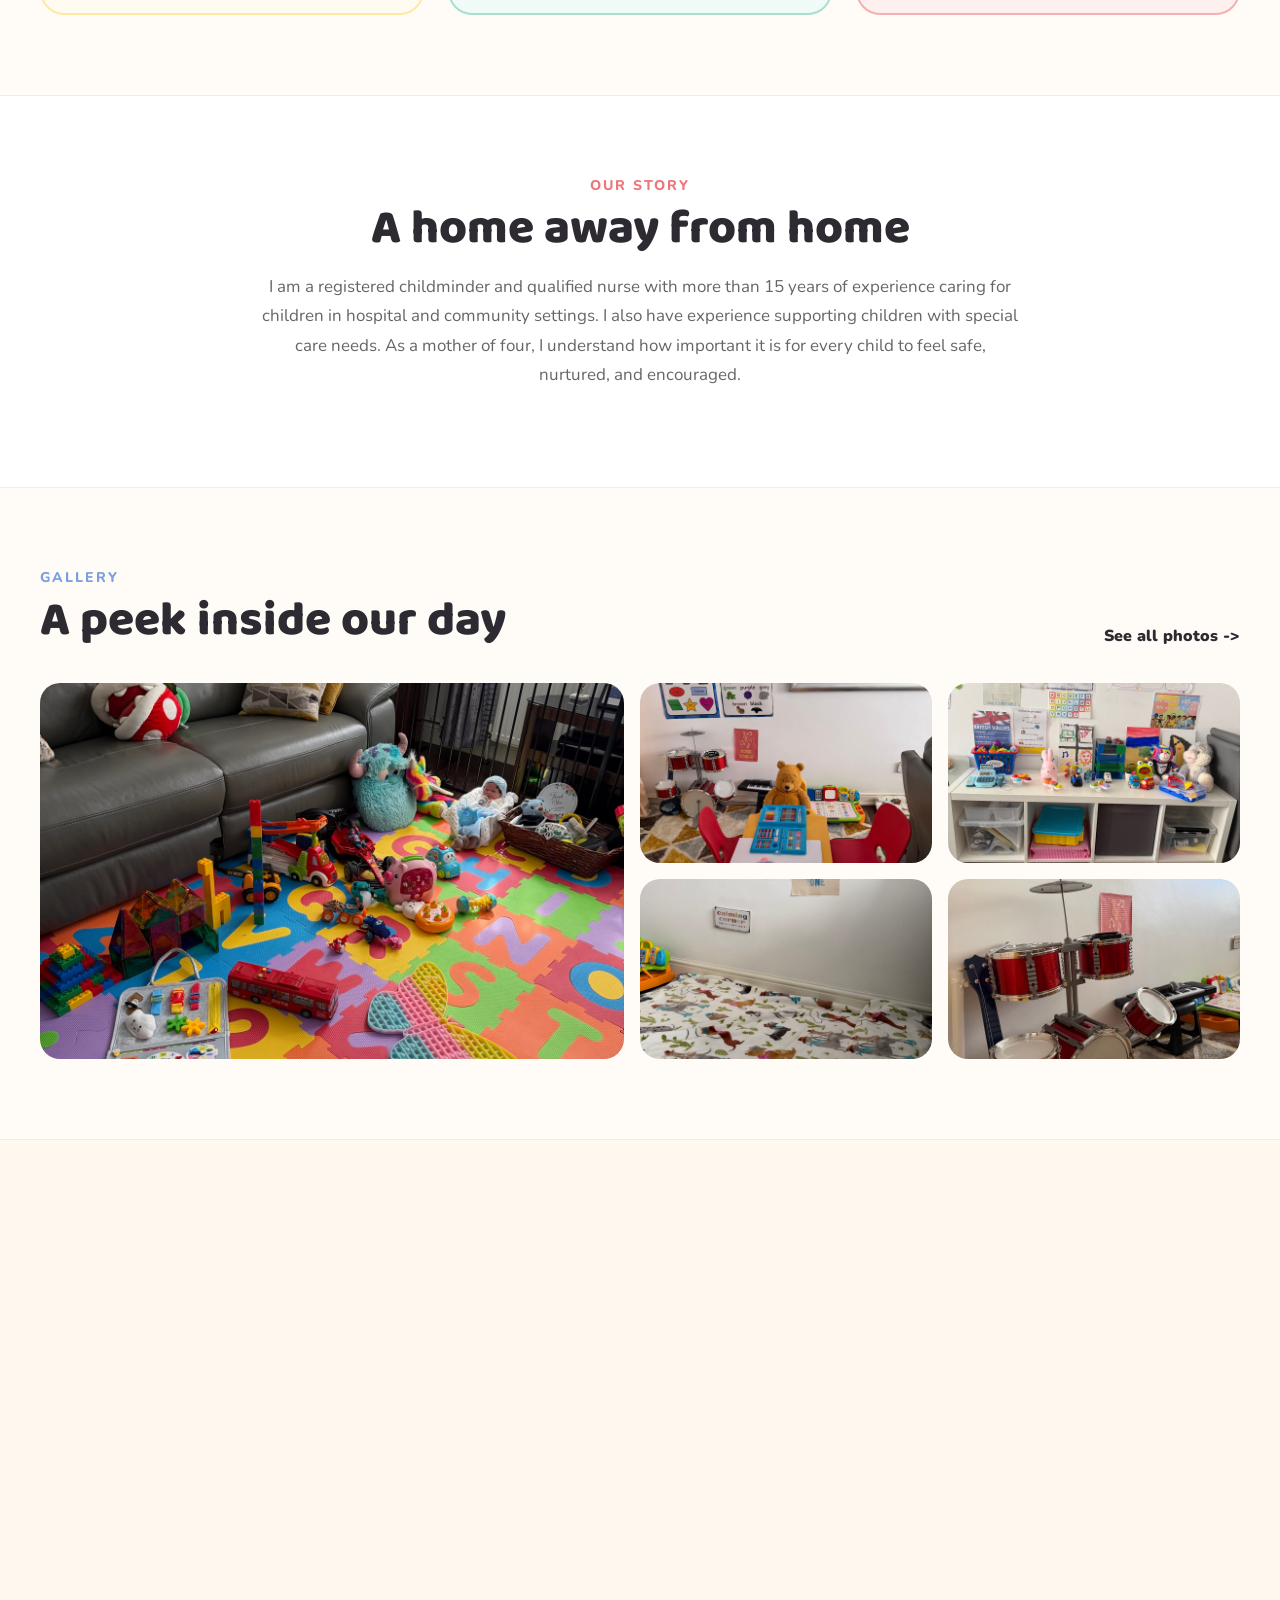
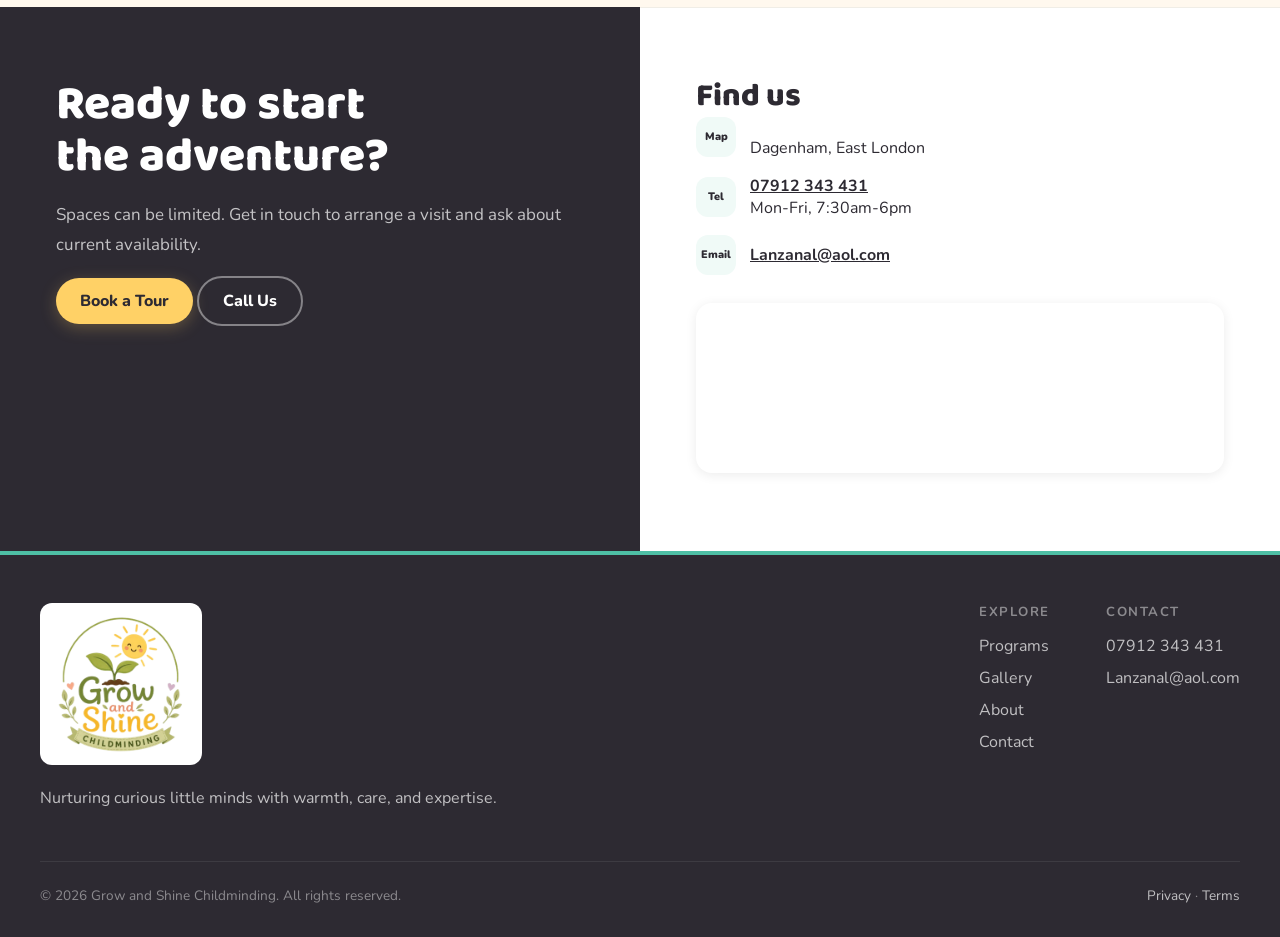
==== commit fbb9907a: "rm design files and rm sensitive addr" ====
--- a/index.html
+++ b/index.html
@@ -131,11 +131,11 @@
       <div class="split-light" data-animate>
         <h2 class="title" style="font-size: 2rem">Find us</h2>
         <ul class="contact-list">
-          <li><span class="icon" aria-hidden="true">Map</span><span><strong>465 Valence Avenue</strong><br>Dagenham, RM8 3RD</span></li>
+          <li><span class="icon" aria-hidden="true">Map</span><span><br>Dagenham, East London</span></li>
           <li><span class="icon" aria-hidden="true">Tel</span><span><a href="tel:+447912343431"><strong>07912 343 431</strong></a><br>Mon-Fri, 7:30am-6pm</span></li>
           <li><span class="icon" aria-hidden="true">Email</span><a href="mailto:Lanzanal@aol.com"><strong>Lanzanal@aol.com</strong></a></li>
         </ul>
-        <iframe class="map" title="Map showing 465 Valence Avenue, Dagenham" src="https://maps.google.com/maps?q=465+Valence+Avenue,+Dagenham,+RM8+3RD&output=embed&z=15" loading="lazy" referrerpolicy="no-referrer-when-downgrade"></iframe>
+        <iframe class="map" title="Map showing Dagenham" src="https://www.google.com/maps?q=51.5402631,0.1482103&z=13&output=embed" loading="lazy" referrerpolicy="no-referrer-when-downgrade"></iframe>
       </div>
     </section>
   </main>
